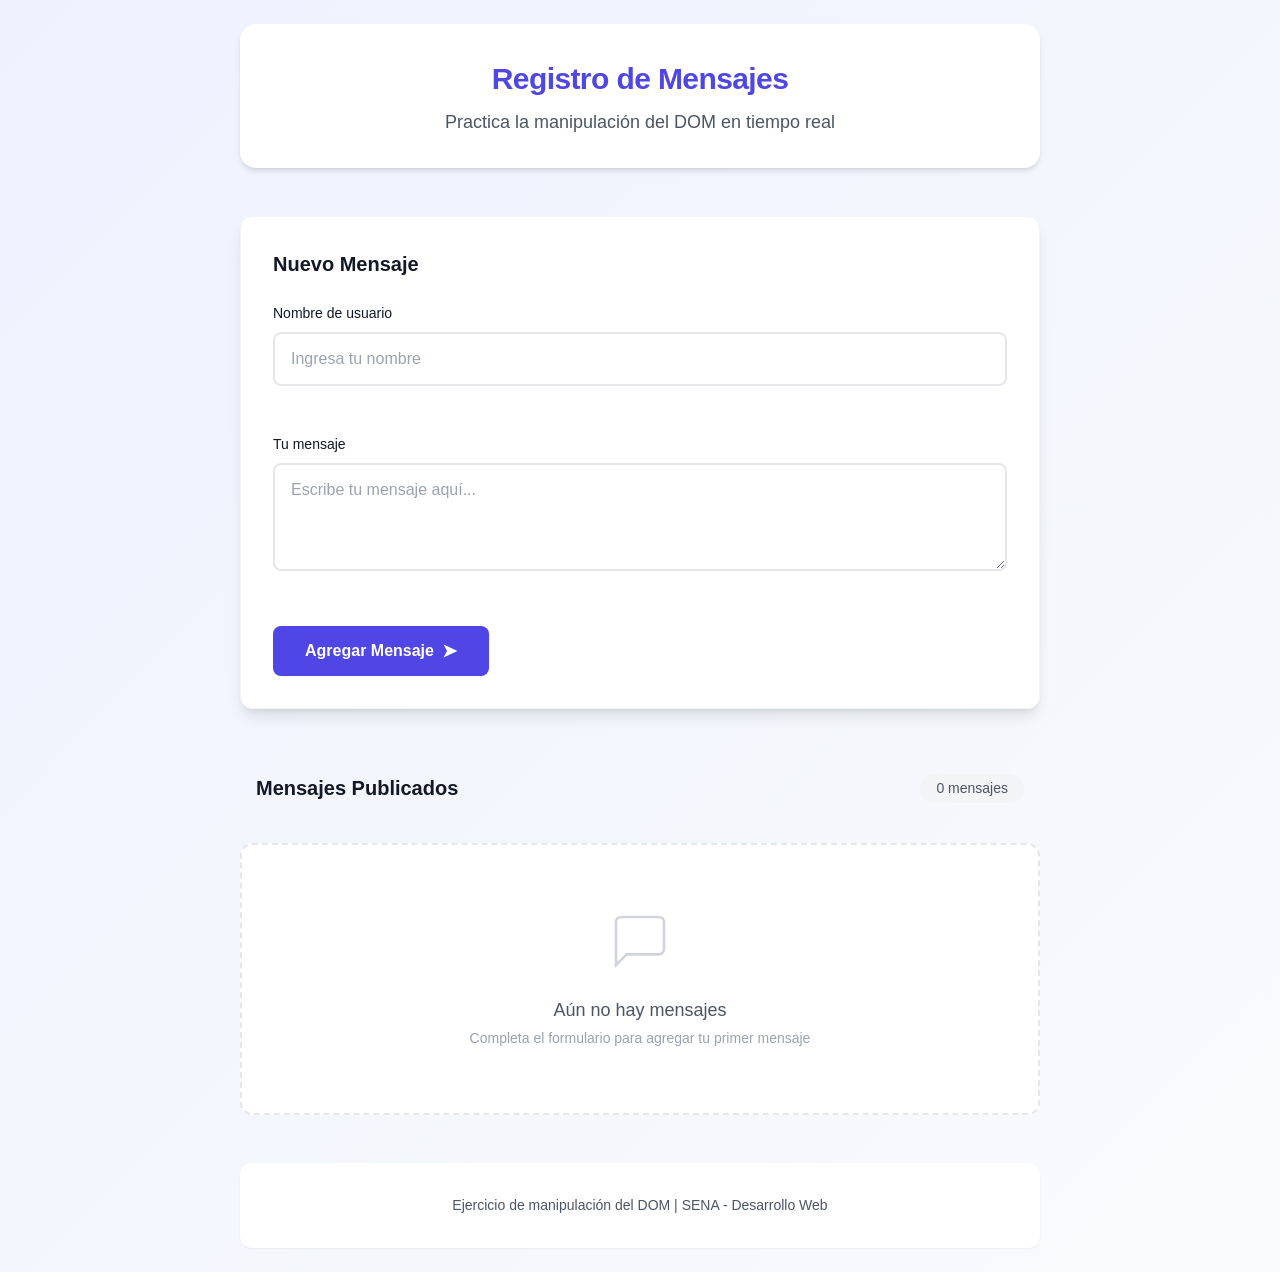
==== todo/index.html @ 25e65946 "Modifique el titulo" ====
<!DOCTYPE html>
<html lang="es">
<head>
    <meta charset="UTF-8">
    <meta name="viewport" content="width=device-width, initial-scale=1.0">
    <title>Grupo 7</title>
    <link rel="stylesheet" href="styles.css">
</head>
<body>
    <div class="container">
        <!-- Encabezado principal -->
        <header class="header">
            <h1 class="header__title">Registro de Mensajes</h1>
            <p class="header__subtitle">Practica la manipulación del DOM en tiempo real</p>
        </header>

        <!-- Formulario de entrada -->
        <section class="form-section">
            <div class="card">
                <h2 class="card__title">Nuevo Mensaje</h2>
                
                <form id="messageForm" class="form" novalidate>
                    <div class="form__group">
                        <label for="userName" class="form__label">
                            Nombre de usuario
                        </label>
                        <input 
                            type="text" 
                            id="userName" 
                            class="form__input" 
                            placeholder="Ingresa tu nombre"
                            aria-required="true"
                        >
                        <span class="form__error" id="userNameError"></span>
                    </div>

                    <div class="form__group">
                        <label for="userMessage" class="form__label">
                            Tu mensaje
                        </label>
                        <textarea 
                            id="userMessage" 
                            class="form__input form__textarea" 
                            placeholder="Escribe tu mensaje aquí..."
                            rows="4"
                            aria-required="true"
                        ></textarea>
                        <span class="form__error" id="userMessageError"></span>
                    </div>

                    <button type="submit" class="btn btn--primary" id="submitBtn">
                        <span class="btn__text">Agregar Mensaje</span>
                        <span class="btn__icon">➤</span>
                    </button>
                </form>
            </div>
        </section>

        <!-- Área de mensajes -->
        <section class="messages-section">
            <div class="messages-header">
                <h2 class="messages-header__title">Mensajes Publicados</h2>
                <span class="messages-header__count" id="messageCount">0 mensajes</span>
            </div>
            
            <div id="messagesContainer" class="messages-container">
                <!-- Los mensajes se agregarán aquí dinámicamente -->
                <div class="messages-empty" id="emptyState">
                    <svg class="messages-empty__icon" width="64" height="64" viewBox="0 0 24 24" fill="none" stroke="currentColor">
                        <path d="M21 15a2 2 0 0 1-2 2H7l-4 4V5a2 2 0 0 1 2-2h14a2 2 0 0 1 2 2z"></path>
                    </svg>
                    <p class="messages-empty__text">Aún no hay mensajes</p>
                    <p class="messages-empty__subtext">Completa el formulario para agregar tu primer mensaje</p>
                </div>
            </div>
        </section>

        <!-- Footer informativo -->
        <footer class="footer">
            <p class="footer__text">Ejercicio de manipulación del DOM | SENA - Desarrollo Web</p>
        </footer>
    </div>
    <link rel="icon" href="data:;base64,iVBORw0KGgo=">

    <script src="script.js"></script>
</body>
</html>
---- todo/styles.css ----
/* ============================================
   SISTEMA DE DISEÑO - VARIABLES CSS
   ============================================ */

:root {
    /* Paleta de colores principal */
    --color-primary: #4f46e5;
    --color-primary-dark: #4338ca;
    --color-primary-light: #6366f1;
    --color-primary-lighter: #eef2ff;
    
    /* Colores de estado */
    --color-success: #10b981;
    --color-error: #ef4444;
    --color-warning: #f59e0b;
    --color-info: #3b82f6;
    
    /* Escala de grises */
    --color-gray-50: #f9fafb;
    --color-gray-100: #f3f4f6;
    --color-gray-200: #e5e7eb;
    --color-gray-300: #d1d5db;
    --color-gray-400: #9ca3af;
    --color-gray-500: #6b7280;
    --color-gray-600: #4b5563;
    --color-gray-700: #374151;
    --color-gray-800: #1f2937;
    --color-gray-900: #111827;
    
    /* Colores de fondo */
    --color-background: #ffffff;
    --color-background-secondary: var(--color-gray-50);
    --color-surface: #ffffff;
    
    /* Colores de texto */
    --color-text-primary: var(--color-gray-900);
    --color-text-secondary: var(--color-gray-600);
    --color-text-tertiary: var(--color-gray-400);
    
    /* Tipografía */
    --font-family-base: -apple-system, BlinkMacSystemFont, 'Segoe UI', 'Roboto', 'Oxygen', 'Ubuntu', 'Cantarell', sans-serif;
    --font-family-mono: 'Courier New', Courier, monospace;
    
    /* Tamaños de fuente */
    --font-size-xs: 0.75rem;    /* 12px */
    --font-size-sm: 0.875rem;   /* 14px */
    --font-size-base: 1rem;     /* 16px */
    --font-size-lg: 1.125rem;   /* 18px */
    --font-size-xl: 1.25rem;    /* 20px */
    --font-size-2xl: 1.5rem;    /* 24px */
    --font-size-3xl: 1.875rem;  /* 30px */
    --font-size-4xl: 2.25rem;   /* 36px */
    
    /* Pesos de fuente */
    --font-weight-normal: 400;
    --font-weight-medium: 500;
    --font-weight-semibold: 600;
    --font-weight-bold: 700;
    
    /* Espaciado */
    --spacing-xs: 0.25rem;   /* 4px */
    --spacing-sm: 0.5rem;    /* 8px */
    --spacing-md: 1rem;      /* 16px */
    --spacing-lg: 1.5rem;    /* 24px */
    --spacing-xl: 2rem;      /* 32px */
    --spacing-2xl: 3rem;     /* 48px */
    --spacing-3xl: 4rem;     /* 64px */
    
    /* Border radius */
    --radius-sm: 0.375rem;   /* 6px */
    --radius-md: 0.5rem;     /* 8px */
    --radius-lg: 0.75rem;    /* 12px */
    --radius-xl: 1rem;       /* 16px */
    --radius-full: 9999px;
    
    /* Sombras */
    --shadow-sm: 0 1px 2px 0 rgb(0 0 0 / 0.05);
    --shadow-md: 0 4px 6px -1px rgb(0 0 0 / 0.1), 0 2px 4px -2px rgb(0 0 0 / 0.1);
    --shadow-lg: 0 10px 15px -3px rgb(0 0 0 / 0.1), 0 4px 6px -4px rgb(0 0 0 / 0.1);
    --shadow-xl: 0 20px 25px -5px rgb(0 0 0 / 0.1), 0 8px 10px -6px rgb(0 0 0 / 0.1);
    
    /* Transiciones */
    --transition-fast: 150ms cubic-bezier(0.4, 0, 0.2, 1);
    --transition-base: 200ms cubic-bezier(0.4, 0, 0.2, 1);
    --transition-slow: 300ms cubic-bezier(0.4, 0, 0.2, 1);
    
    /* Z-index */
    --z-index-dropdown: 1000;
    --z-index-modal: 1050;
    --z-index-tooltip: 1100;
}

/* ============================================
   RESET Y ESTILOS BASE
   ============================================ */

*, *::before, *::after {
    box-sizing: border-box;
    margin: 0;
    padding: 0;
}

html {
    font-size: 16px;
    -webkit-font-smoothing: antialiased;
    -moz-osx-font-smoothing: grayscale;
}

body {
    font-family: var(--font-family-base);
    font-size: var(--font-size-base);
    font-weight: var(--font-weight-normal);
    line-height: 1.5;
    color: var(--color-text-primary);
    background: linear-gradient(135deg, var(--color-primary-lighter) 0%, var(--color-gray-50) 100%);
    min-height: 100vh;
    padding: var(--spacing-lg);
}

/* ============================================
   LAYOUT PRINCIPAL
   ============================================ */

.container {
    max-width: 800px;
    margin: 0 auto;
}

/* ============================================
   HEADER
   ============================================ */

.header {
    text-align: center;
    margin-bottom: var(--spacing-2xl);
    padding: var(--spacing-xl) var(--spacing-md);
    background: var(--color-surface);
    border-radius: var(--radius-xl);
    box-shadow: var(--shadow-md);
}

.header__title {
    font-size: var(--font-size-3xl);
    font-weight: var(--font-weight-bold);
    color: var(--color-primary);
    margin-bottom: var(--spacing-sm);
    letter-spacing: -0.02em;
}

.header__subtitle {
    font-size: var(--font-size-lg);
    color: var(--color-text-secondary);
    font-weight: var(--font-weight-normal);
}

/* ============================================
   CARD COMPONENT
   ============================================ */

.card {
    background: var(--color-surface);
    border-radius: var(--radius-lg);
    padding: var(--spacing-xl);
    box-shadow: var(--shadow-lg);
    border: 1px solid var(--color-gray-100);
}

.card__title {
    font-size: var(--font-size-xl);
    font-weight: var(--font-weight-semibold);
    color: var(--color-text-primary);
    margin-bottom: var(--spacing-lg);
}

/* ============================================
   FORMULARIO
   ============================================ */

.form-section {
    margin-bottom: var(--spacing-2xl);
}

.form__group {
    margin-bottom: var(--spacing-lg);
}

.form__label {
    display: block;
    font-size: var(--font-size-sm);
    font-weight: var(--font-weight-medium);
    color: var(--color-text-primary);
    margin-bottom: var(--spacing-sm);
}

.form__input {
    width: 100%;
    padding: var(--spacing-md);
    font-size: var(--font-size-base);
    font-family: var(--font-family-base);
    color: var(--color-text-primary);
    background-color: var(--color-surface);
    border: 2px solid var(--color-gray-200);
    border-radius: var(--radius-md);
    transition: all var(--transition-base);
    outline: none;
}

.form__input:focus {
    border-color: var(--color-primary);
    box-shadow: 0 0 0 3px var(--color-primary-lighter);
}

.form__input::placeholder {
    color: var(--color-gray-400);
}

.form__textarea {
    resize: vertical;
    min-height: 100px;
}

.form__input.error {
    border-color: var(--color-error);
}

.form__input.error:focus {
    box-shadow: 0 0 0 3px rgba(239, 68, 68, 0.1);
}

.form__error {
    display: block;
    font-size: var(--font-size-sm);
    color: var(--color-error);
    margin-top: var(--spacing-xs);
    min-height: 1.25rem;
    font-weight: var(--font-weight-medium);
}

/* ============================================
   BOTONES
   ============================================ */

.btn {
    display: inline-flex;
    align-items: center;
    justify-content: center;
    gap: var(--spacing-sm);
    padding: var(--spacing-md) var(--spacing-xl);
    font-size: var(--font-size-base);
    font-weight: var(--font-weight-semibold);
    font-family: var(--font-family-base);
    line-height: 1;
    border: none;
    border-radius: var(--radius-md);
    cursor: pointer;
    transition: all var(--transition-base);
    outline: none;
    text-decoration: none;
    white-space: nowrap;
}

.btn--primary {
    background-color: var(--color-primary);
    color: white;
    box-shadow: var(--shadow-sm);
}

.btn--primary:hover {
    background-color: var(--color-primary-dark);
    box-shadow: var(--shadow-md);
    transform: translateY(-1px);
}

.btn--primary:active {
    transform: translateY(0);
    box-shadow: var(--shadow-sm);
}

.btn--primary:focus-visible {
    box-shadow: 0 0 0 3px var(--color-primary-lighter);
}

.btn__icon {
    font-size: var(--font-size-lg);
}

/* ============================================
   SECCIÓN DE MENSAJES
   ============================================ */

.messages-section {
    margin-bottom: var(--spacing-2xl);
}

.messages-header {
    display: flex;
    justify-content: space-between;
    align-items: center;
    margin-bottom: var(--spacing-lg);
    padding: var(--spacing-md);
}

.messages-header__title {
    font-size: var(--font-size-xl);
    font-weight: var(--font-weight-semibold);
    color: var(--color-text-primary);
}

.messages-header__count {
    font-size: var(--font-size-sm);
    font-weight: var(--font-weight-medium);
    color: var(--color-text-secondary);
    background-color: var(--color-gray-100);
    padding: var(--spacing-xs) var(--spacing-md);
    border-radius: var(--radius-full);
}

.messages-container {
    display: flex;
    flex-direction: column;
    gap: var(--spacing-md);
}

/* Estado vacío */
.messages-empty {
    display: flex;
    flex-direction: column;
    align-items: center;
    justify-content: center;
    padding: var(--spacing-3xl) var(--spacing-xl);
    background: var(--color-surface);
    border-radius: var(--radius-lg);
    border: 2px dashed var(--color-gray-200);
    text-align: center;
}

.messages-empty__icon {
    color: var(--color-gray-300);
    margin-bottom: var(--spacing-lg);
}

.messages-empty__text {
    font-size: var(--font-size-lg);
    font-weight: var(--font-weight-medium);
    color: var(--color-text-secondary);
    margin-bottom: var(--spacing-xs);
}

.messages-empty__subtext {
    font-size: var(--font-size-sm);
    color: var(--color-text-tertiary);
}

/* Tarjeta de mensaje */
.message-card {
    background: var(--color-surface);
    border-radius: var(--radius-lg);
    padding: var(--spacing-lg);
    box-shadow: var(--shadow-md);
    border-left: 4px solid var(--color-primary);
    animation: slideIn var(--transition-slow) ease-out;
    transition: all var(--transition-base);
}

.message-card:hover {
    box-shadow: var(--shadow-xl);
    transform: translateY(-2px);
}

.message-card__header {
    display: flex;
    justify-content: space-between;
    align-items: center;
    margin-bottom: var(--spacing-md);
}

.message-card__user {
    display: flex;
    align-items: center;
    gap: var(--spacing-sm);
}

.message-card__avatar {
    width: 40px;
    height: 40px;
    border-radius: var(--radius-full);
    background: linear-gradient(135deg, var(--color-primary-light), var(--color-primary));
    display: flex;
    align-items: center;
    justify-content: center;
    color: white;
    font-weight: var(--font-weight-bold);
    font-size: var(--font-size-sm);
}

.message-card__username {
    font-size: var(--font-size-base);
    font-weight: var(--font-weight-semibold);
    color: var(--color-text-primary);
}

.message-card__timestamp {
    font-size: var(--font-size-xs);
    color: var(--color-text-tertiary);
    font-weight: var(--font-weight-medium);
}

.message-card__content {
    font-size: var(--font-size-base);
    color: var(--color-text-secondary);
    line-height: 1.6;
    word-wrap: break-word;
}

/* ============================================
   FOOTER
   ============================================ */

.footer {
    text-align: center;
    padding: var(--spacing-xl);
    background: var(--color-surface);
    border-radius: var(--radius-lg);
    box-shadow: var(--shadow-sm);
}

.footer__text {
    font-size: var(--font-size-sm);
    color: var(--color-text-secondary);
}

/* ============================================
   ANIMACIONES
   ============================================ */

@keyframes slideIn {
    from {
        opacity: 0;
        transform: translateY(-10px);
    }
    to {
        opacity: 1;
        transform: translateY(0);
    }
}

/* ============================================
   RESPONSIVE DESIGN
   ============================================ */

@media (max-width: 768px) {
    body {
        padding: var(--spacing-md);
    }
    
    .header {
        padding: var(--spacing-lg) var(--spacing-md);
        margin-bottom: var(--spacing-xl);
    }
    
    .header__title {
        font-size: var(--font-size-2xl);
    }
    
    .header__subtitle {
        font-size: var(--font-size-base);
    }
    
    .card {
        padding: var(--spacing-lg);
    }
    
    .messages-header {
        flex-direction: column;
        align-items: flex-start;
        gap: var(--spacing-sm);
    }
}

@media (max-width: 480px) {
    .btn {
        width: 100%;
    }
    
    .message-card__header {
        flex-direction: column;
        align-items: flex-start;
        gap: var(--spacing-sm);
    }
}

/* ============================================
   UTILIDADES
   ============================================ */

.hidden {
    display: none !important;
}

.fade-out {
    animation: fadeOut var(--transition-base) ease-out forwards;
}

@keyframes fadeOut {
    to {
        opacity: 0;
        transform: scale(0.95);
    }
}
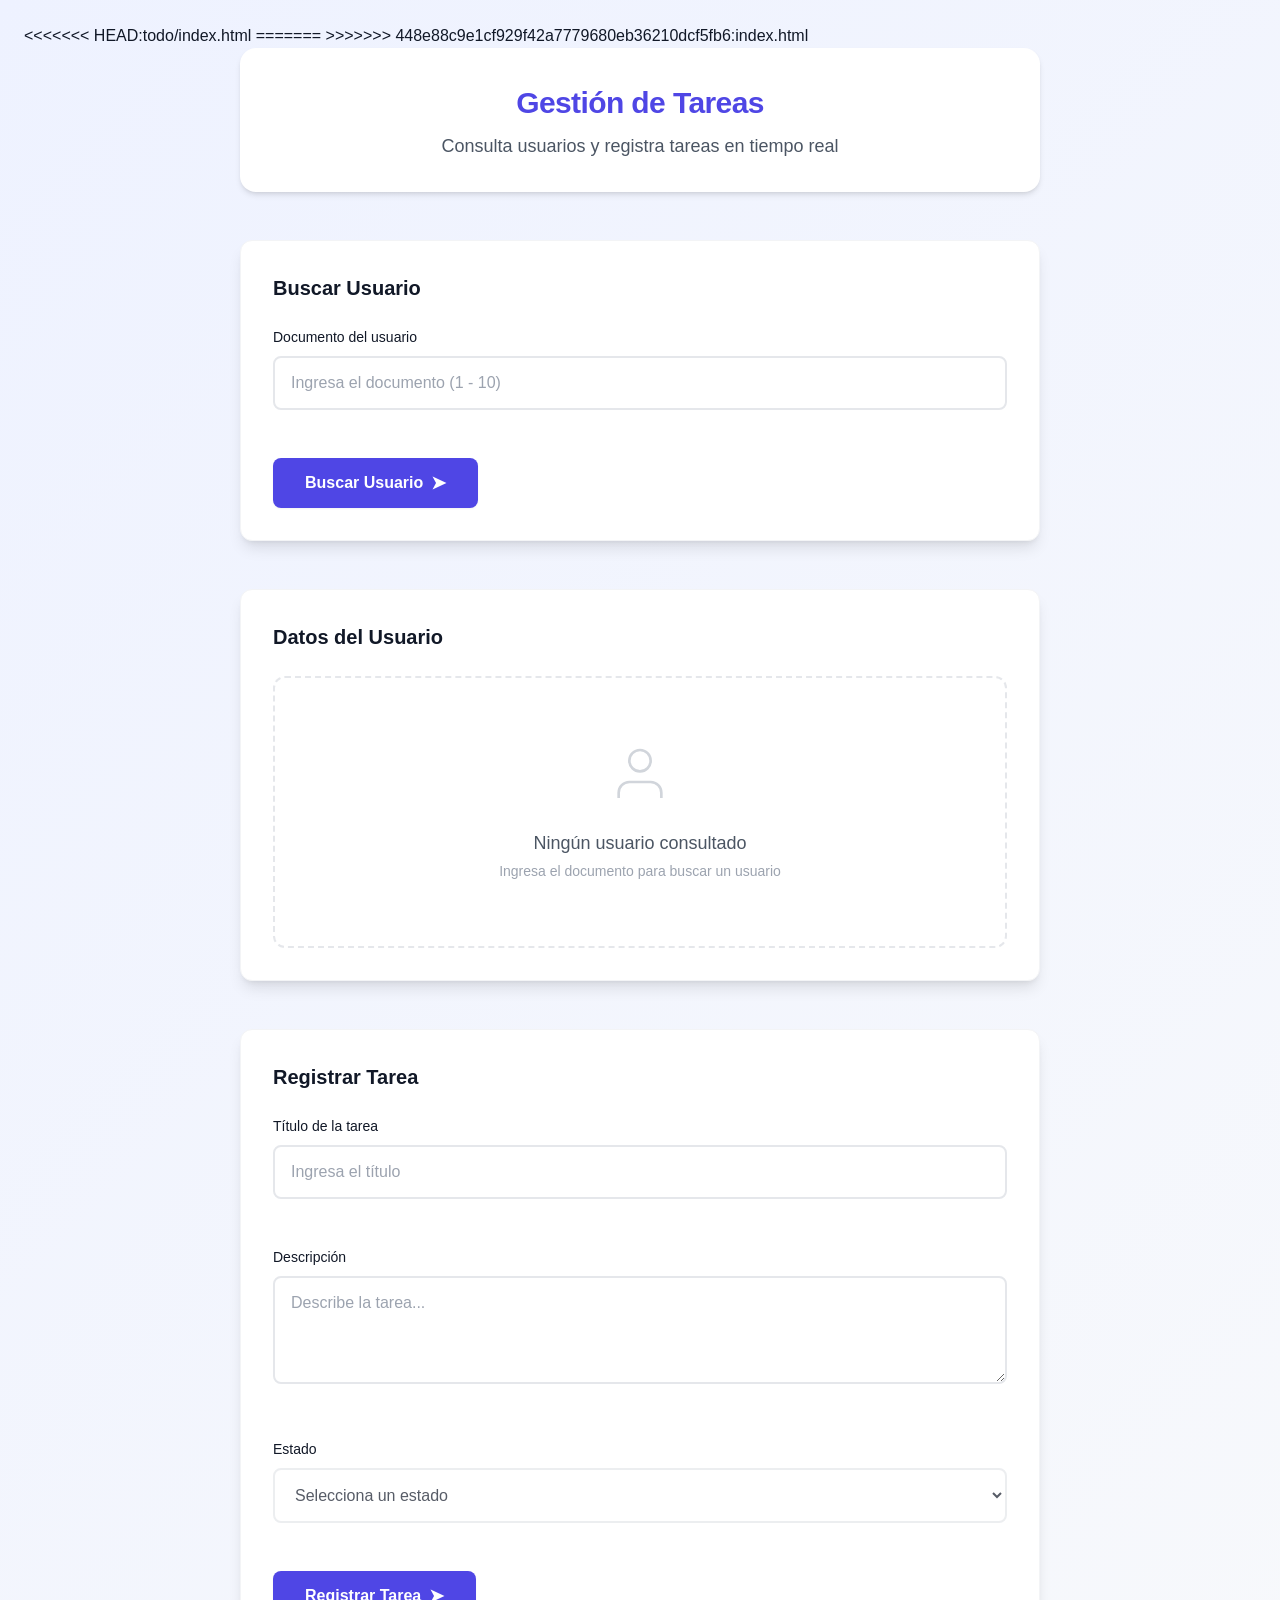
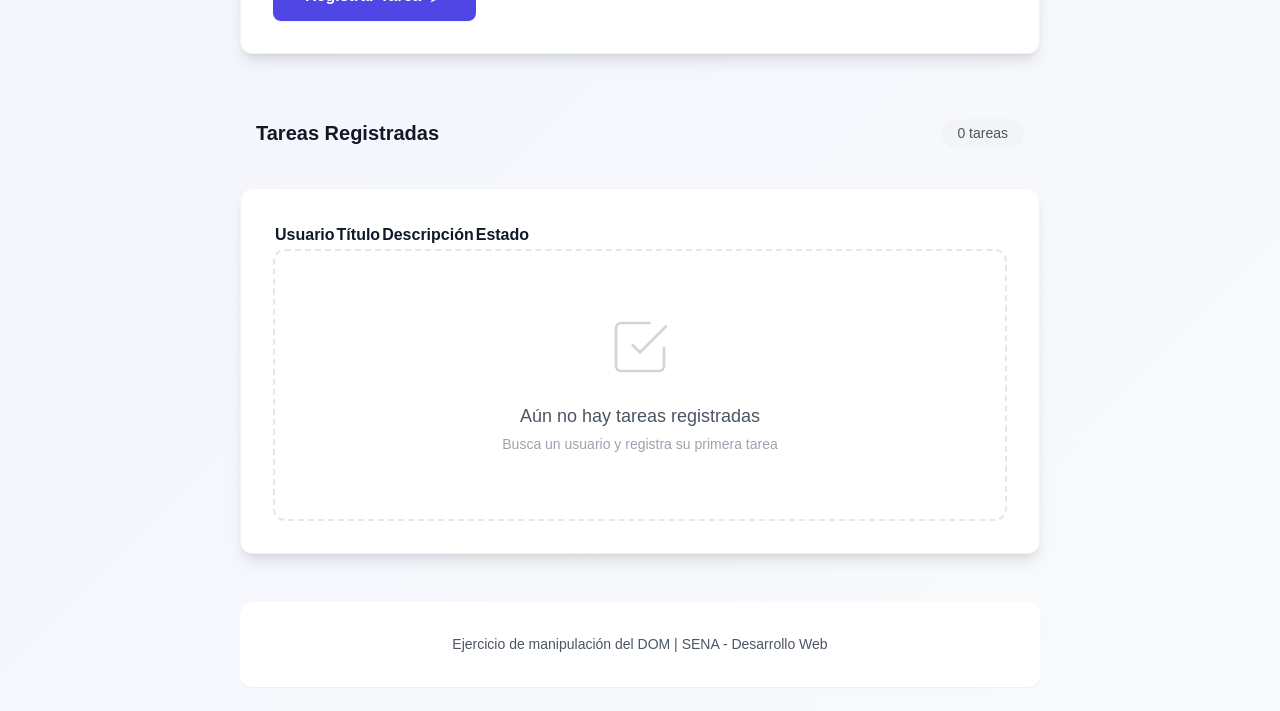
==== commit 24700e01: "Fix: resolviendo conflictos de merge en index.html" ====
--- a/todo/index.html
+++ b/todo/index.html
@@ -3,85 +3,174 @@
 <head>
     <meta charset="UTF-8">
     <meta name="viewport" content="width=device-width, initial-scale=1.0">
+<<<<<<< HEAD:todo/index.html
     <title>Grupo 7</title>
+=======
+    <title>Gestión de Tareas - Ejercicio DOM</title>
+>>>>>>> 448e88c9e1cf929f42a7779680eb36210dcf5fb6:index.html
     <link rel="stylesheet" href="styles.css">
 </head>
 <body>
     <div class="container">
+
         <!-- Encabezado principal -->
         <header class="header">
-            <h1 class="header__title">Registro de Mensajes</h1>
-            <p class="header__subtitle">Practica la manipulación del DOM en tiempo real</p>
+            <h1 class="header__title">Gestión de Tareas</h1>
+            <p class="header__subtitle">Consulta usuarios y registra tareas en tiempo real</p>
         </header>
 
-        <!-- Formulario de entrada -->
+        <!-- Formulario de búsqueda de usuario -->
         <section class="form-section">
             <div class="card">
-                <h2 class="card__title">Nuevo Mensaje</h2>
-                
-                <form id="messageForm" class="form" novalidate>
+                <h2 class="card__title">Buscar Usuario</h2>
+
+                <form id="searchForm" class="form" novalidate>
                     <div class="form__group">
-                        <label for="userName" class="form__label">
-                            Nombre de usuario
+                        <label for="userIdInput" class="form__label">
+                            Documento del usuario
                         </label>
-                        <input 
-                            type="text" 
-                            id="userName" 
-                            class="form__input" 
-                            placeholder="Ingresa tu nombre"
+                        <input
+                            type="text"
+                            id="userIdInput"
+                            class="form__input"
+                            placeholder="Ingresa el documento (1 - 10)"
                             aria-required="true"
                         >
-                        <span class="form__error" id="userNameError"></span>
+                        <span class="form__error" id="userIdError"></span>
                     </div>
 
-                    <div class="form__group">
-                        <label for="userMessage" class="form__label">
-                            Tu mensaje
-                        </label>
-                        <textarea 
-                            id="userMessage" 
-                            class="form__input form__textarea" 
-                            placeholder="Escribe tu mensaje aquí..."
-                            rows="4"
-                            aria-required="true"
-                        ></textarea>
-                        <span class="form__error" id="userMessageError"></span>
-                    </div>
-
-                    <button type="submit" class="btn btn--primary" id="submitBtn">
-                        <span class="btn__text">Agregar Mensaje</span>
+                    <button type="submit" class="btn btn--primary" id="searchBtn">
+                        <span class="btn__text">Buscar Usuario</span>
                         <span class="btn__icon">➤</span>
                     </button>
                 </form>
             </div>
         </section>
 
-        <!-- Área de mensajes -->
+        <!-- Datos del usuario encontrado -->
+        <section class="form-section">
+            <div class="card">
+                <h2 class="card__title">Datos del Usuario</h2>
+
+                <div id="userContainer" class="messages-container">
+                    <div class="messages-empty" id="userEmptyState">
+                        <svg class="messages-empty__icon" width="64" height="64" viewBox="0 0 24 24" fill="none" stroke="currentColor">
+                            <path d="M20 21v-2a4 4 0 0 0-4-4H8a4 4 0 0 0-4 4v2"></path>
+                            <circle cx="12" cy="7" r="4"></circle>
+                        </svg>
+                        <p class="messages-empty__text">Ningún usuario consultado</p>
+                        <p class="messages-empty__subtext">Ingresa el documento para buscar un usuario</p>
+                    </div>
+                </div>
+
+                <span id="userNotFound" class="form__error" style="display:none;">
+                    ⚠️ Usuario no encontrado en el sistema
+                </span>
+            </div>
+        </section>
+
+        <!-- Formulario de registro de tareas -->
+        <section class="form-section">
+            <div class="card">
+                <h2 class="card__title">Registrar Tarea</h2>
+
+                <form id="taskForm" class="form" novalidate disabled>
+                    <div class="form__group">
+                        <label for="taskTitle" class="form__label">
+                            Título de la tarea
+                        </label>
+                        <input
+                            type="text"
+                            id="taskTitle"
+                            class="form__input"
+                            placeholder="Ingresa el título"
+                            aria-required="true"
+                            disabled
+                        >
+                        <span class="form__error" id="taskTitleError"></span>
+                    </div>
+
+                    <div class="form__group">
+                        <label for="taskDescription" class="form__label">
+                            Descripción
+                        </label>
+                        <textarea
+                            id="taskDescription"
+                            class="form__input form__textarea"
+                            placeholder="Describe la tarea..."
+                            rows="4"
+                            aria-required="true"
+                            disabled
+                        ></textarea>
+                        <span class="form__error" id="taskDescriptionError"></span>
+                    </div>
+
+                    <div class="form__group">
+                        <label for="taskStatus" class="form__label">
+                            Estado
+                        </label>
+                        <select
+                            id="taskStatus"
+                            class="form__input"
+                            aria-required="true"
+                            disabled
+                        >
+                            <option value="">Selecciona un estado</option>
+                            <option value="false">Pendiente</option>
+                            <option value="true">Completada</option>
+                        </select>
+                        <span class="form__error" id="taskStatusError"></span>
+                    </div>
+
+                    <button type="submit" class="btn btn--primary" id="taskBtn" disabled>
+                        <span class="btn__text">Registrar Tarea</span>
+                        <span class="btn__icon">➤</span>
+                    </button>
+                </form>
+            </div>
+        </section>
+
+        <!-- Tabla de tareas registradas -->
         <section class="messages-section">
             <div class="messages-header">
-                <h2 class="messages-header__title">Mensajes Publicados</h2>
-                <span class="messages-header__count" id="messageCount">0 mensajes</span>
+                <h2 class="messages-header__title">Tareas Registradas</h2>
+                <span class="messages-header__count" id="taskCount">0 tareas</span>
             </div>
-            
-            <div id="messagesContainer" class="messages-container">
-                <!-- Los mensajes se agregarán aquí dinámicamente -->
-                <div class="messages-empty" id="emptyState">
+
+            <div class="card">
+                <table class="task-table" id="taskTable">
+                    <thead>
+                        <tr>
+                            <th>Usuario</th>
+                            <th>Título</th>
+                            <th>Descripción</th>
+                            <th>Estado</th>
+                        </tr>
+                    </thead>
+                    <tbody id="taskTableBody">
+                        <!-- Las tareas se agregan aquí dinámicamente -->
+                    </tbody>
+                </table>
+
+                <div class="messages-empty" id="taskEmptyState">
                     <svg class="messages-empty__icon" width="64" height="64" viewBox="0 0 24 24" fill="none" stroke="currentColor">
-                        <path d="M21 15a2 2 0 0 1-2 2H7l-4 4V5a2 2 0 0 1 2-2h14a2 2 0 0 1 2 2z"></path>
+                        <path d="M9 11l3 3L22 4"></path>
+                        <path d="M21 12v7a2 2 0 0 1-2 2H5a2 2 0 0 1-2-2V5a2 2 0 0 1 2-2h11"></path>
                     </svg>
-                    <p class="messages-empty__text">Aún no hay mensajes</p>
-                    <p class="messages-empty__subtext">Completa el formulario para agregar tu primer mensaje</p>
+                    <p class="messages-empty__text">Aún no hay tareas registradas</p>
+                    <p class="messages-empty__subtext">Busca un usuario y registra su primera tarea</p>
                 </div>
             </div>
         </section>
 
-        <!-- Footer informativo -->
+        <!-- Footer -->
         <footer class="footer">
             <p class="footer__text">Ejercicio de manipulación del DOM | SENA - Desarrollo Web</p>
         </footer>
+
     </div>
     <link rel="icon" href="data:;base64,iVBORw0KGgo=">
 
     <script src="script.js"></script>
 </body>
-</html>
+</html>
--- a/todo/styles.css
+++ b/todo/styles.css
@@ -1,5 +1,5 @@
 /* ============================================
-   SISTEMA DE DISEÑO - VARIABLES CSS
+    SISTEMA DE DISEÑO - VARIABLES CSS
    ============================================ */
 
 :root {
@@ -91,7 +91,7 @@
 }
 
 /* ============================================
-   RESET Y ESTILOS BASE
+    RESET Y ESTILOS BASE
    ============================================ */
 
 *, *::before, *::after {
@@ -118,7 +118,7 @@
 }
 
 /* ============================================
-   LAYOUT PRINCIPAL
+    LAYOUT PRINCIPAL
    ============================================ */
 
 .container {
@@ -127,7 +127,7 @@
 }
 
 /* ============================================
-   HEADER
+    HEADER
    ============================================ */
 
 .header {
@@ -154,7 +154,7 @@
 }
 
 /* ============================================
-   CARD COMPONENT
+    CARD COMPONENT
    ============================================ */
 
 .card {
@@ -173,7 +173,7 @@
 }
 
 /* ============================================
-   FORMULARIO
+    FORMULARIO
    ============================================ */
 
 .form-section {
@@ -237,7 +237,7 @@
 }
 
 /* ============================================
-   BOTONES
+    BOTONES
    ============================================ */
 
 .btn {
@@ -285,7 +285,7 @@
 }
 
 /* ============================================
-   SECCIÓN DE MENSAJES
+    SECCIÓN DE MENSAJES
    ============================================ */
 
 .messages-section {
@@ -413,7 +413,7 @@
 }
 
 /* ============================================
-   FOOTER
+    FOOTER
    ============================================ */
 
 .footer {
@@ -430,7 +430,7 @@
 }
 
 /* ============================================
-   ANIMACIONES
+    ANIMACIONES
    ============================================ */
 
 @keyframes slideIn {
@@ -445,7 +445,7 @@
 }
 
 /* ============================================
-   RESPONSIVE DESIGN
+    RESPONSIVE DESIGN
    ============================================ */
 
 @media (max-width: 768px) {
@@ -490,7 +490,7 @@
 }
 
 /* ============================================
-   UTILIDADES
+    UTILIDADES
    ============================================ */
 
 .hidden {
